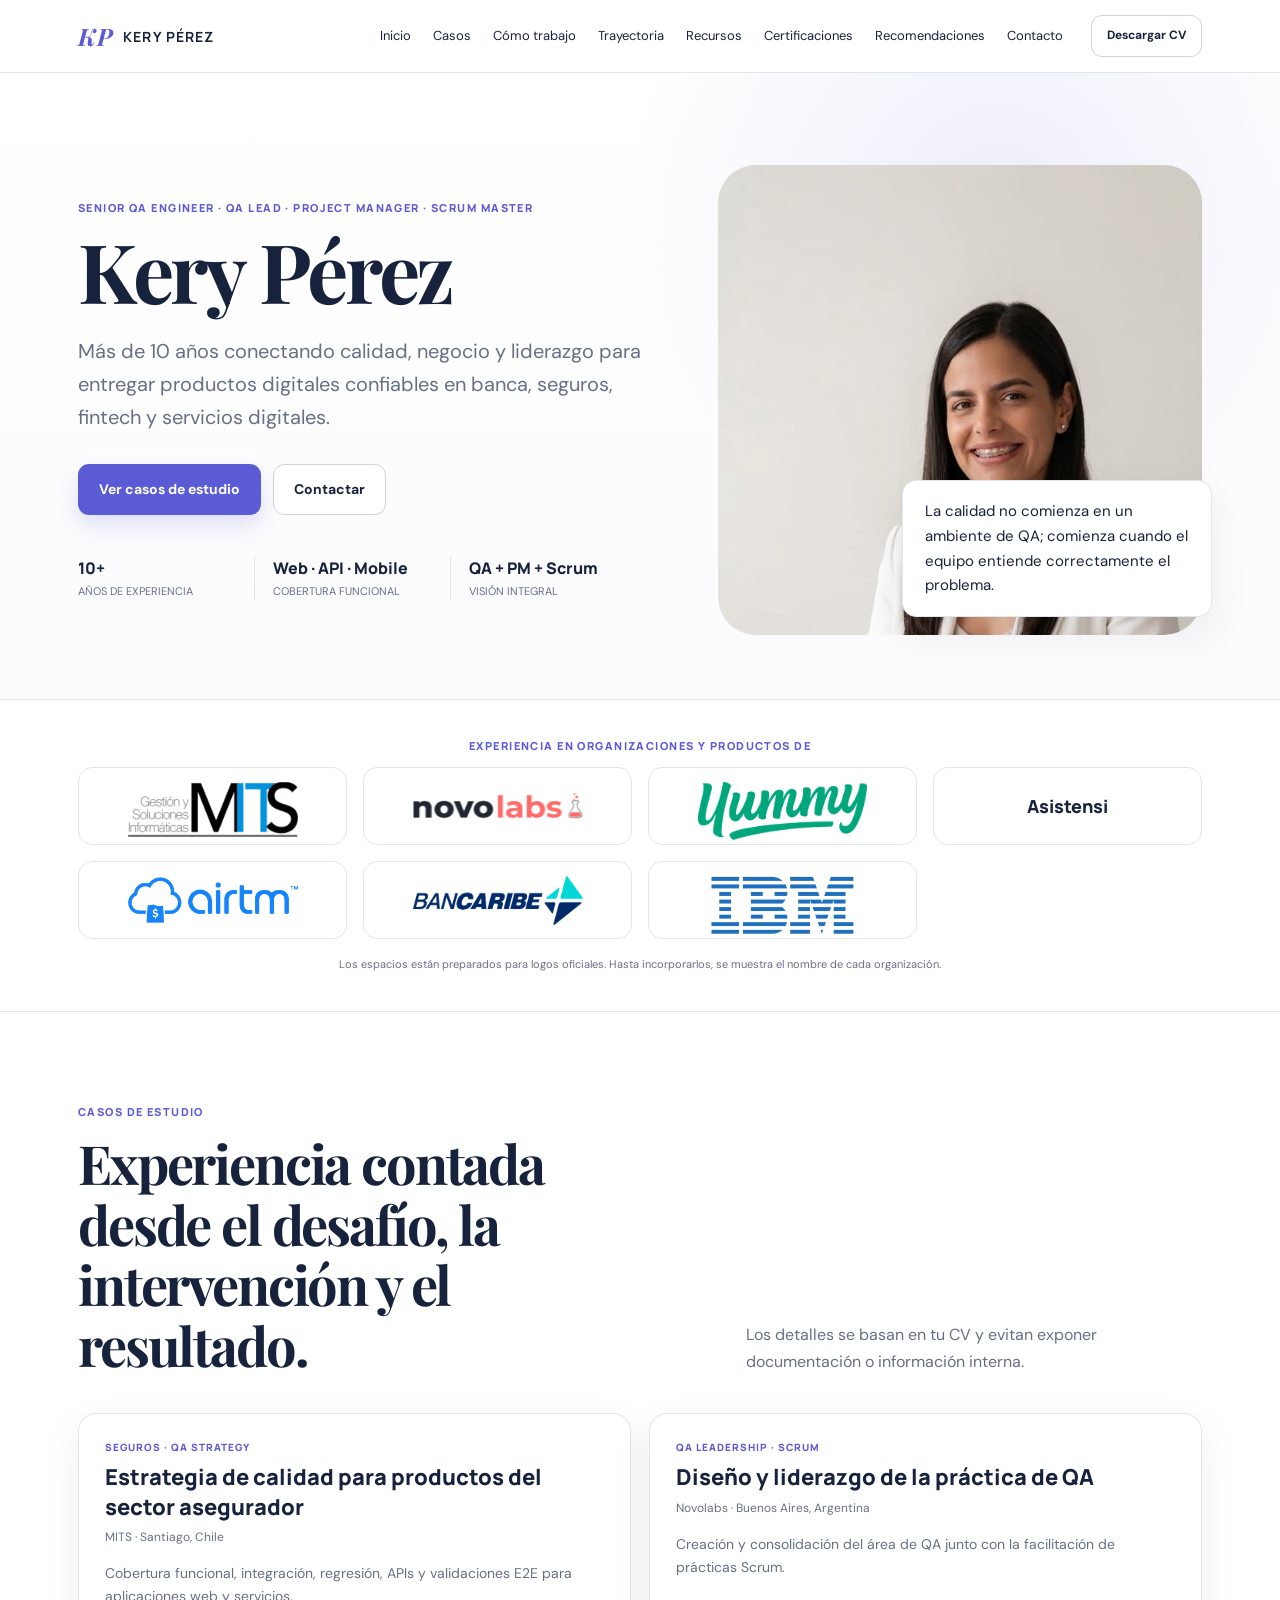
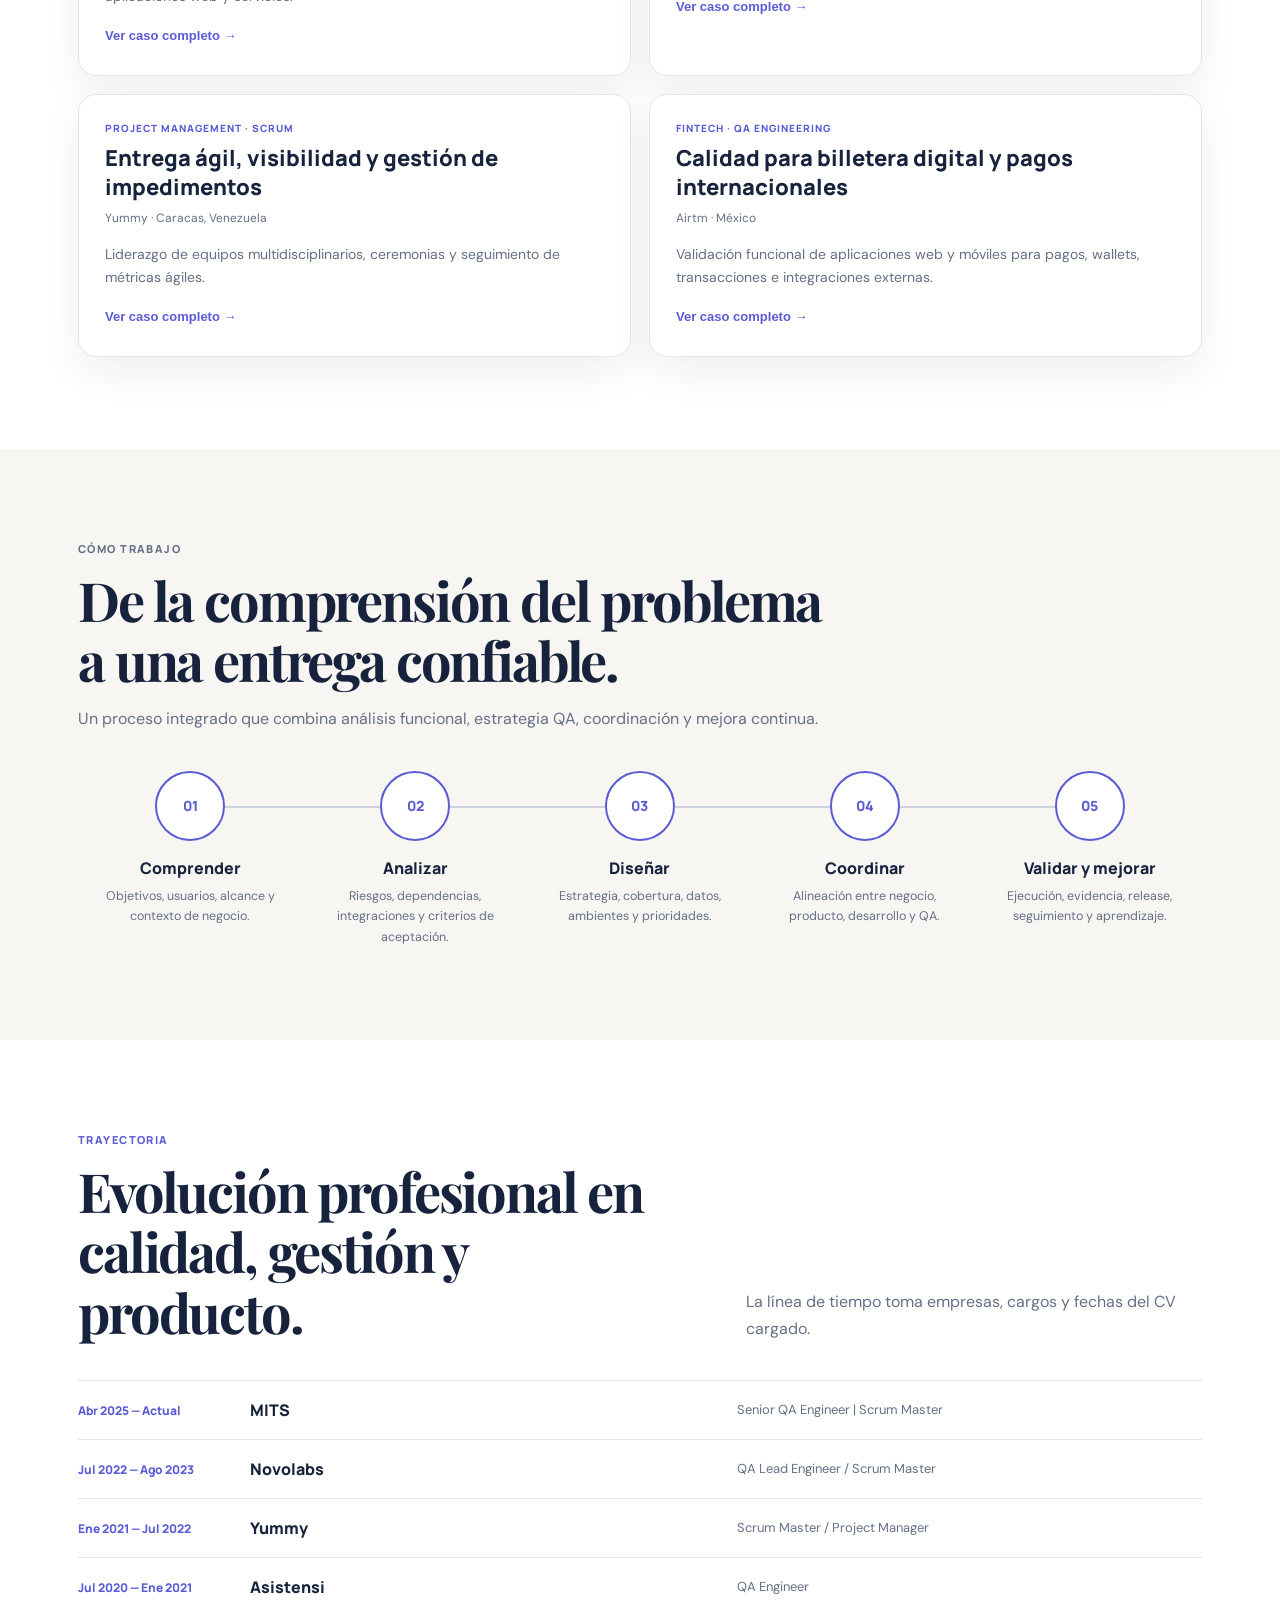
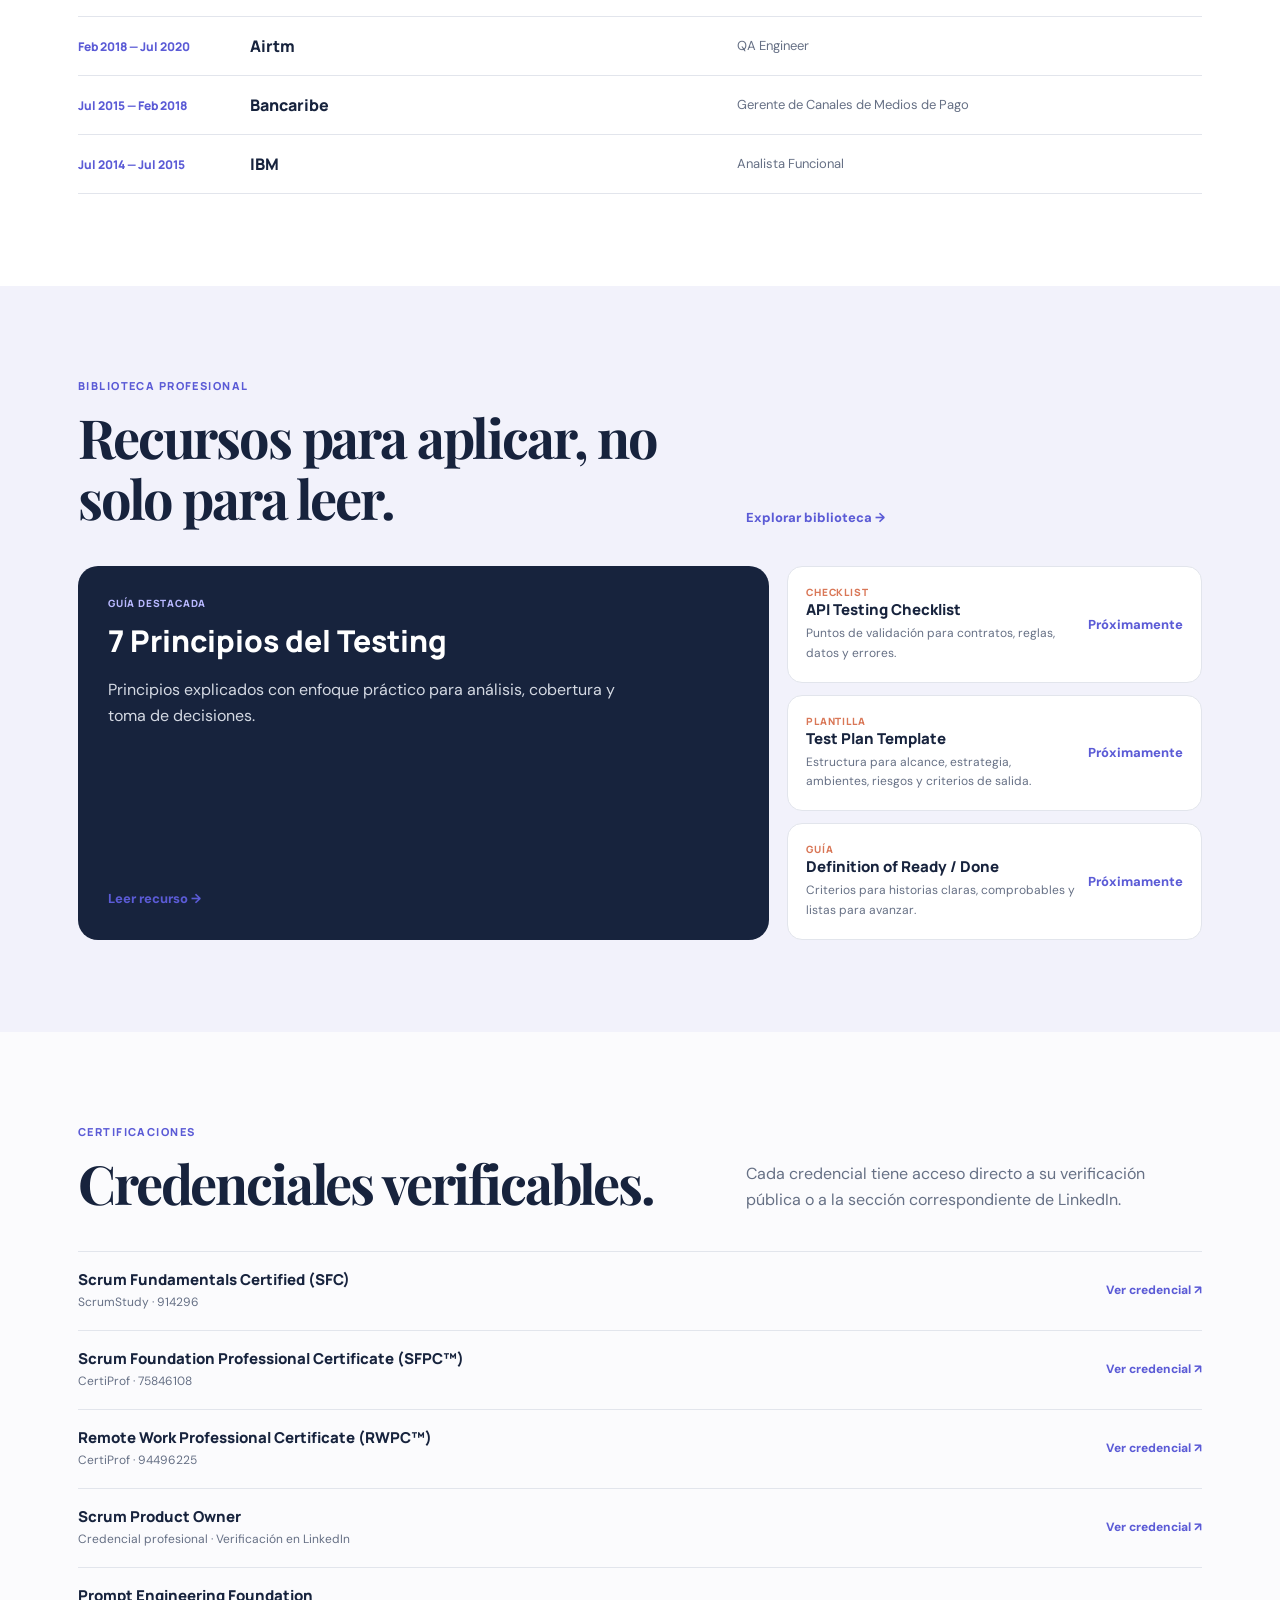
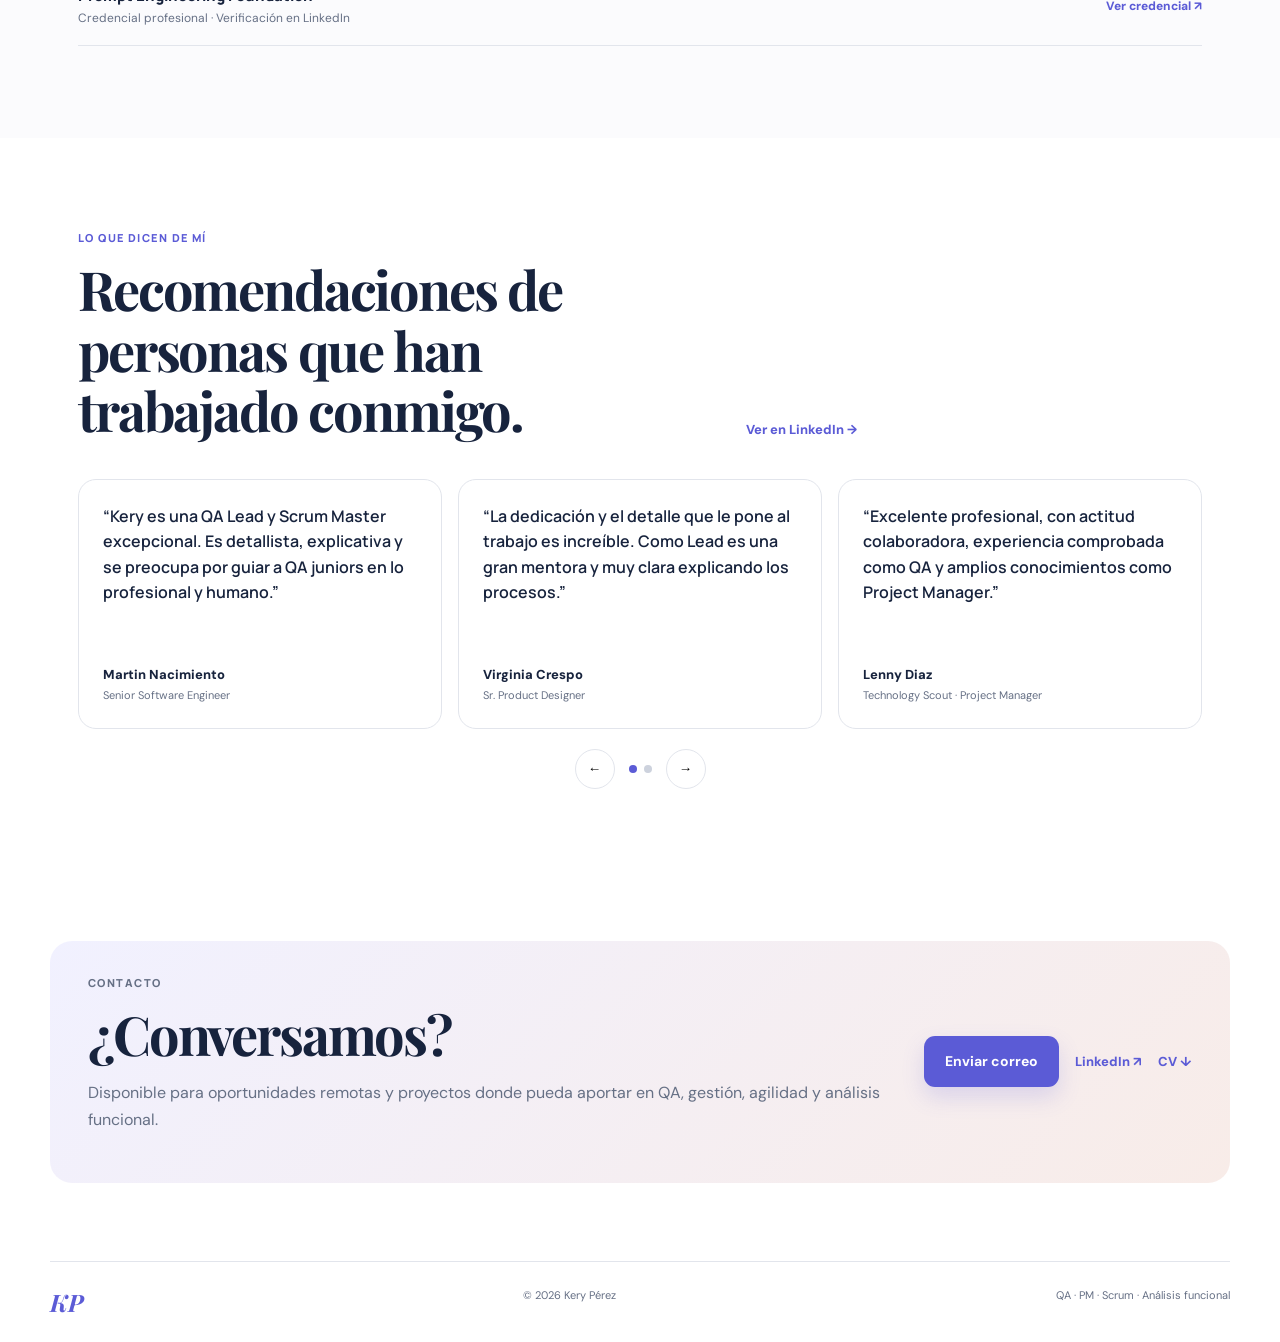
==== portfolio2026/index.html @ 93e3653c "cambio de URL" ====
<!DOCTYPE html>
<html lang="es">
<head>
  <meta charset="UTF-8">
  <meta name="viewport" content="width=device-width, initial-scale=1.0">
  <title>Kery Pérez — QA Leadership · Project Management · Scrum</title>
  <meta name="description" content="Portafolio profesional de Kery Pérez: QA Leadership, Project Management, Scrum y análisis funcional para banca, seguros y fintech.">
  <link rel="preconnect" href="https://fonts.googleapis.com">
  <link rel="preconnect" href="https://fonts.gstatic.com" crossorigin>
  <link href="https://fonts.googleapis.com/css2?family=DM+Sans:wght@400;500;600;700&family=Manrope:wght@500;600;700;800&family=Playfair+Display:wght@600;700&display=swap" rel="stylesheet">
  <link rel="stylesheet" href="assets/css/styles.css">
</head>
<body>
<header class="site-header">
  <div class="wrap nav">
    <a class="brand" href="#inicio"><span class="brand-mark">KP</span><span>Kery Pérez</span></a>
    <button class="nav-toggle" id="navToggle" aria-label="Abrir menú">☰</button>
    <nav class="nav-links" id="navLinks">
      <a href="#inicio">Inicio</a><a href="#casos">Casos</a><a href="#metodo">Cómo trabajo</a><a href="#trayectoria">Trayectoria</a><a href="#recursos">Recursos</a><a href="#certificaciones">Certificaciones</a><a href="#recomendaciones">Recomendaciones</a><a href="#contacto">Contacto</a>
    </nav>
    <a class="btn btn-outline nav-cv" href="assets/docs/CV_Kery_Perez_2026.pdf" download>Descargar CV</a>
  </div>
</header>

<main>
<section class="hero" id="inicio">
  <div class="wrap hero-grid">
    <div>
      <p class="eyebrow">Senior QA Engineer · QA Lead · Project Manager · Scrum Master</p>
      <h1>Kery Pérez</h1>
      <p class="hero-lede">Más de 10 años conectando calidad, negocio y liderazgo para entregar productos digitales confiables en banca, seguros, fintech y servicios digitales.</p>
      <div class="hero-actions"><a class="btn btn-primary" href="#casos">Ver casos de estudio</a><a class="btn btn-secondary" href="#contacto">Contactar</a></div>
      <div class="stats"><div><strong>10+</strong><span>Años de experiencia</span></div><div><strong>Web · API · Mobile</strong><span>Cobertura funcional</span></div><div><strong>QA + PM + Scrum</strong><span>Visión integral</span></div></div>
    </div>
    <aside class="hero-card">
      <div class="portrait-frame">
        <img src="assets/images/foto-kery.jpg" alt="Kery Pérez" onerror="this.hidden=true;this.nextElementSibling.hidden=false">
        <div class="portrait-placeholder" hidden><strong>Tu foto profesional</strong><span>assets/images/foto-kery.jpg</span></div>
      </div>
      <blockquote>La calidad no comienza en un ambiente de QA; comienza cuando el equipo entiende correctamente el problema.</blockquote>
    </aside>
  </div>
</section>

<section class="company-section">
  <div class="wrap">
    <p class="section-label center">Experiencia en organizaciones y productos de</p>
    <div class="company-grid" id="companyGrid"></div>
    <p class="logo-note">Los espacios están preparados para logos oficiales. Hasta incorporarlos, se muestra el nombre de cada organización.</p>
  </div>
</section>

<section class="section" id="casos">
  <div class="wrap">
    <div class="section-head split"><div><p class="section-label">Casos de estudio</p><h2>Experiencia contada desde el desafío, la intervención y el resultado.</h2></div><p>Los detalles se basan en tu CV y evitan exponer documentación o información interna.</p></div>
    <div class="case-grid" id="caseGrid"></div>
  </div>
</section>

<section class="section method-section" id="metodo">
  <div class="wrap">
    <div class="section-head"><p class="section-label">Cómo trabajo</p><h2>De la comprensión del problema a una entrega confiable.</h2><p>Un proceso integrado que combina análisis funcional, estrategia QA, coordinación y mejora continua.</p></div>
    <div class="method-flow" id="methodFlow"></div>
  </div>
</section>

<section class="section" id="trayectoria">
  <div class="wrap">
    <div class="section-head split"><div><p class="section-label">Trayectoria</p><h2>Evolución profesional en calidad, gestión y producto.</h2></div><p>La línea de tiempo toma empresas, cargos y fechas del CV cargado.</p></div>
    <div class="timeline" id="timeline"></div>
  </div>
</section>

<section class="section library-section" id="recursos">
  <div class="wrap">
    <div class="section-head split"><div><p class="section-label">Biblioteca profesional</p><h2>Recursos para aplicar, no solo para leer.</h2></div><a class="text-link" href="resources/index.html">Explorar biblioteca →</a></div>
    <div class="library-layout" id="libraryGrid"></div>
  </div>
</section>


<section class="section certification-section" id="certificaciones">
  <div class="wrap">
    <div class="section-head split">
      <div>
        <p class="section-label">Certificaciones</p>
        <h2>Credenciales verificables.</h2>
      </div>
      <p>Cada credencial tiene acceso directo a su verificación pública o a la sección correspondiente de LinkedIn.</p>
    </div>
    <div class="certification-list" id="certificationList"></div>
  </div>
</section>

<section class="section" id="recomendaciones">
  <div class="wrap">
    <div class="section-head split"><div><p class="section-label">Lo que dicen de mí</p><h2>Recomendaciones de personas que han trabajado conmigo.</h2></div><a class="text-link" target="_blank" rel="noopener" href="https://www.linkedin.com/in/kandreinaperez/details/recommendations/">Ver en LinkedIn →</a></div>
    <div class="carousel"><div class="recommendation-track" id="recommendationTrack"></div></div>
    <div class="carousel-controls"><button id="prevRec" aria-label="Anterior">←</button><div id="recDots"></div><button id="nextRec" aria-label="Siguiente">→</button></div>
  </div>
</section>

<section class="contact-section" id="contacto">
  <div class="wrap contact-card"><div><p class="section-label">Contacto</p><h2>¿Conversamos?</h2><p>Disponible para oportunidades remotas y proyectos donde pueda aportar en QA, gestión, agilidad y análisis funcional.</p></div><div class="contact-actions"><a class="btn btn-primary" href="mailto:kery.aph@gmail.com">Enviar correo</a><a class="text-link" target="_blank" rel="noopener" href="https://www.linkedin.com/in/kandreinaperez/">LinkedIn ↗</a><a class="text-link" href="assets/docs/CV_Kery_Perez_2026.pdf" download>CV ↓</a></div></div>
</section>
</main>

<footer><div class="wrap footer-inner"><span class="brand-mark">KP</span><span>© 2026 Kery Pérez</span><span>QA · PM · Scrum · Análisis funcional</span></div></footer>
<script src="assets/js/data.js"></script><script src="assets/js/app.js"></script>
</body></html>
---- portfolio2026/assets/css/styles.css ----
:root{--bg:#fff;--paper:#f7f6f3;--paper2:#f2f2fb;--text:#17233d;--muted:#667085;--line:#e2e5ec;--accent:#5b5bd6;--accent2:#d97757;--accentSoft:#ececff;--navy:#17233d;--shadow:0 14px 40px rgba(23,35,61,.07);--radius:20px;--display:'Playfair Display',serif;--heading:'Manrope',sans-serif;--body:'DM Sans',sans-serif;--container:1180px}*{box-sizing:border-box}html{scroll-behavior:smooth}body{margin:0;color:var(--text);background:var(--bg);font-family:var(--body);line-height:1.65}a{text-decoration:none;color:inherit}.wrap{max-width:var(--container);margin:auto;padding:0 28px}.section{padding:92px 0}.site-header{position:sticky;top:0;z-index:30;background:rgba(255,255,255,.93);backdrop-filter:blur(14px);border-bottom:1px solid var(--line)}.nav{height:72px;display:flex;align-items:center;gap:28px}.brand{display:flex;align-items:center;gap:10px;font:700 14px var(--heading);text-transform:uppercase;letter-spacing:.08em}.brand-mark{font:700 24px var(--display);font-style:italic;color:var(--accent)}.nav-links{margin-left:auto;display:flex;gap:22px}.nav-links a{font-size:13px}.nav-links a:hover{color:var(--accent)}.nav-toggle{display:none;border:0;background:none;font-size:22px}.btn{display:inline-flex;align-items:center;justify-content:center;padding:13px 20px;border-radius:11px;border:1px solid transparent;font-weight:700;font-size:14px}.btn-primary{background:var(--accent);color:white;box-shadow:0 10px 22px rgba(91,91,214,.18)}.btn-secondary,.btn-outline{background:white;border-color:#cfd3df}.nav-cv{padding:10px 15px;font-size:12px}.hero{padding:92px 0 64px;background:radial-gradient(circle at 78% 20%,rgba(91,91,214,.10),transparent 33%),linear-gradient(180deg,#fff,#fbfbfd)}.hero-grid{display:grid;grid-template-columns:1.08fr .92fr;gap:72px;align-items:center}.eyebrow,.section-label{color:var(--accent);font:800 11px var(--heading);letter-spacing:.13em;text-transform:uppercase;margin:0 0 14px}.center{text-align:center}.hero h1,.section-head h2,.contact-card h2{font:700 clamp(48px,7vw,82px)/1 var(--display);letter-spacing:-.04em;margin:0}.section-head h2,.contact-card h2{font-size:clamp(34px,4.8vw,54px);line-height:1.12}.hero-lede{font-size:20px;color:var(--muted);max-width:650px;margin:24px 0 0}.hero-actions{display:flex;gap:12px;margin-top:30px}.stats{display:grid;grid-template-columns:repeat(3,1fr);gap:18px;margin-top:42px}.stats div{border-right:1px solid var(--line);padding-right:14px}.stats div:last-child{border:0}.stats strong{display:block;font:800 16px var(--heading)}.stats span{display:block;color:var(--muted);font-size:11px;text-transform:uppercase;margin-top:3px}.hero-card{position:relative}.portrait-frame{height:470px;border-radius:38px;background:linear-gradient(145deg,#ececff,#f5e8e3);overflow:hidden;display:grid;place-items:center}.portrait-frame img{width:100%;height:100%;object-fit:cover}.portrait-placeholder{text-align:center}.portrait-placeholder span{display:block;color:var(--muted);font-size:12px;margin-top:6px}.hero-card blockquote{position:absolute;right:-10px;bottom:18px;background:white;border:1px solid var(--line);box-shadow:var(--shadow);border-radius:14px;padding:18px 22px;max-width:310px;margin:0;font-size:15px}.company-section{padding:38px 0;border-top:1px solid var(--line);border-bottom:1px solid var(--line)}.company-grid{display:grid;grid-template-columns:repeat(4,1fr);gap:16px}.company{height:78px;border:1px solid var(--line);border-radius:14px;background:white;display:grid;place-items:center;padding:10px}.company img{max-width:120px;max-height:42px}.company-fallback{font:800 18px var(--heading);color:var(--navy)}.logo-note{text-align:center;color:var(--muted);font-size:11px;margin:16px 0 0}.section-head{max-width:760px;margin-bottom:38px}.section-head>p{color:var(--muted)}.section-head.split{max-width:none;display:grid;grid-template-columns:1fr .75fr;gap:60px;align-items:end}.section-head.split>p{margin:0}.case-grid{display:grid;grid-template-columns:repeat(2,1fr);gap:18px}.case-card{border:1px solid var(--line);border-radius:18px;background:white;box-shadow:var(--shadow);overflow:hidden}.case-summary{padding:26px}.case-kicker{font:800 10px var(--heading);letter-spacing:.1em;text-transform:uppercase;color:var(--accent)}.case-card h3{font:800 22px/1.35 var(--heading);margin:9px 0 0}.case-client{font-size:12px;color:var(--muted);margin-top:6px}.case-summary p{color:var(--muted);font-size:14px}.case-toggle{border:0;background:none;padding:0;color:var(--accent);font-weight:800;font-size:13px}.case-detail{display:none;padding:0 26px 26px;border-top:1px solid var(--line)}.case-detail.open{display:grid;grid-template-columns:repeat(2,1fr);gap:18px;padding-top:22px}.detail-block h4{font:800 10px var(--heading);text-transform:uppercase;letter-spacing:.08em;color:var(--accent2);margin:0 0 6px}.detail-block p{margin:0;font-size:13.5px}.detail-result{grid-column:1/-1;background:var(--paper2);padding:16px;border-radius:12px;font-size:13.5px}.method-section{background:var(--paper)}.method-flow{display:grid;grid-template-columns:repeat(5,1fr);gap:0;position:relative}.method-flow:before{content:'';position:absolute;left:8%;right:8%;top:35px;height:2px;background:#cfd3df}.method-step{position:relative;text-align:center;padding:0 14px}.method-node{width:70px;height:70px;border-radius:50%;margin:0 auto;background:white;border:2px solid var(--accent);display:grid;place-items:center;position:relative;z-index:1;font:800 14px var(--heading);color:var(--accent)}.method-step h3{font:800 16px var(--heading);margin:16px 0 0}.method-step p{font-size:12.5px;color:var(--muted);margin:7px 0 0}.timeline{display:grid;gap:0;border-top:1px solid var(--line)}.timeline-item{display:grid;grid-template-columns:150px 1fr 1fr;gap:22px;padding:18px 0;border-bottom:1px solid var(--line);align-items:center}.timeline-item .period{font:800 12px var(--heading);color:var(--accent)}.timeline-item h3{font:800 16px var(--heading);margin:0}.timeline-item p{color:var(--muted);font-size:13px;margin:0}.library-section{background:var(--paper2)}.library-layout{display:grid;grid-template-columns:1.25fr .75fr;gap:18px}.resource-feature{background:var(--navy);color:white;border-radius:20px;padding:30px;min-height:300px;display:flex;flex-direction:column;justify-content:space-between}.resource-feature .resource-type{color:#b8b8ff}.resource-feature h3{font:800 30px var(--heading);margin:10px 0}.resource-feature p{color:#d4d9e3;max-width:520px}.resource-list{display:grid;gap:12px}.resource-row{background:white;border:1px solid var(--line);border-radius:15px;padding:18px;display:grid;grid-template-columns:1fr auto;gap:12px;align-items:center}.resource-row h3{font:800 15px var(--heading);margin:0}.resource-row p{font-size:12px;color:var(--muted);margin:4px 0 0}.resource-type{font:800 10px var(--heading);text-transform:uppercase;letter-spacing:.08em;color:var(--accent2)}.text-link{color:var(--accent);font-weight:800;font-size:13px}.carousel{overflow:hidden}.recommendation-track{display:flex;transition:transform .4s ease}.recommendation-page{min-width:100%;display:grid;grid-template-columns:repeat(3,1fr);gap:16px}.recommendation{border:1px solid var(--line);border-radius:18px;padding:24px;background:white;min-height:250px;display:flex;flex-direction:column;justify-content:space-between}.recommendation blockquote{font:600 16px/1.6 var(--heading);margin:0}.recommendation .name{font-weight:800;font-size:13px}.recommendation .role{font-size:11px;color:var(--muted)}.carousel-controls{display:flex;justify-content:center;align-items:center;gap:14px;margin-top:20px}.carousel-controls button{width:40px;height:40px;border-radius:50%;border:1px solid var(--line);background:white}.carousel-controls #recDots{display:flex;gap:7px}.dot{width:8px;height:8px;border-radius:50%;background:#cdd2dd}.dot.active{background:var(--accent)}.contact-section{padding:60px 0 78px}.contact-card{background:linear-gradient(135deg,#f1f1ff,#f8ece8);border-radius:22px;padding:34px 38px;display:grid;grid-template-columns:1fr auto;gap:30px;align-items:center}.contact-card p{color:var(--muted)}.contact-actions{display:flex;gap:16px;align-items:center}.footer-inner{border-top:1px solid var(--line);padding:24px 0;display:flex;justify-content:space-between;gap:16px;color:var(--muted);font-size:11px}@media(max-width:900px){.nav-links{display:none;position:absolute;top:72px;left:0;right:0;background:white;padding:18px 28px;border-bottom:1px solid var(--line);flex-direction:column}.nav-links.open{display:flex}.nav-toggle{display:block;margin-left:auto}.nav-cv{display:none}.hero-grid,.section-head.split,.library-layout,.contact-card{grid-template-columns:1fr}.company-grid{grid-template-columns:repeat(2,1fr)}.method-flow{grid-template-columns:repeat(2,1fr);gap:24px}.method-flow:before{display:none}.recommendation-page{grid-template-columns:1fr}.timeline-item{grid-template-columns:1fr}.case-grid{grid-template-columns:1fr}}@media(max-width:600px){.wrap{padding:0 20px}.section{padding:70px 0}.stats{grid-template-columns:1fr}.hero-actions,.contact-actions{flex-wrap:wrap}.portrait-frame{height:390px}.company-grid{grid-template-columns:1fr}.case-detail.open{grid-template-columns:1fr}.detail-result{grid-column:auto}}

.company img{width:100%;max-width:150px;max-height:52px;object-fit:contain}
.portrait-frame img{object-position:center 20%}
.certification-section{background:#fbfbfd}
.certification-list{border-top:1px solid var(--line)}
.certification-row{display:grid;grid-template-columns:1fr auto;gap:24px;align-items:center;padding:17px 0;border-bottom:1px solid var(--line);transition:.2s ease}
.certification-row:hover{padding-left:8px;color:var(--accent)}
.certification-title{font:800 15px var(--heading);color:var(--text)}
.certification-meta{margin-top:3px;color:var(--muted);font-size:12px}
.certification-action{color:var(--accent);font-weight:800;font-size:12px;white-space:nowrap}
@media(max-width:600px){.certification-row{grid-template-columns:1fr;gap:7px}}

/* Ajustes de fotografía y logos - versión final */
.portrait-frame{
  background:#f7f7fb;
}
.portrait-frame img{
  object-fit:cover;
  object-position:center 16%;
  filter:none;
}
.company{
  padding:14px;
}
.company img{
  width:100%;
  max-width:170px;
  max-height:58px;
  object-fit:contain;
}
@media(max-width:600px){
  .portrait-frame img{object-position:center 12%}
}
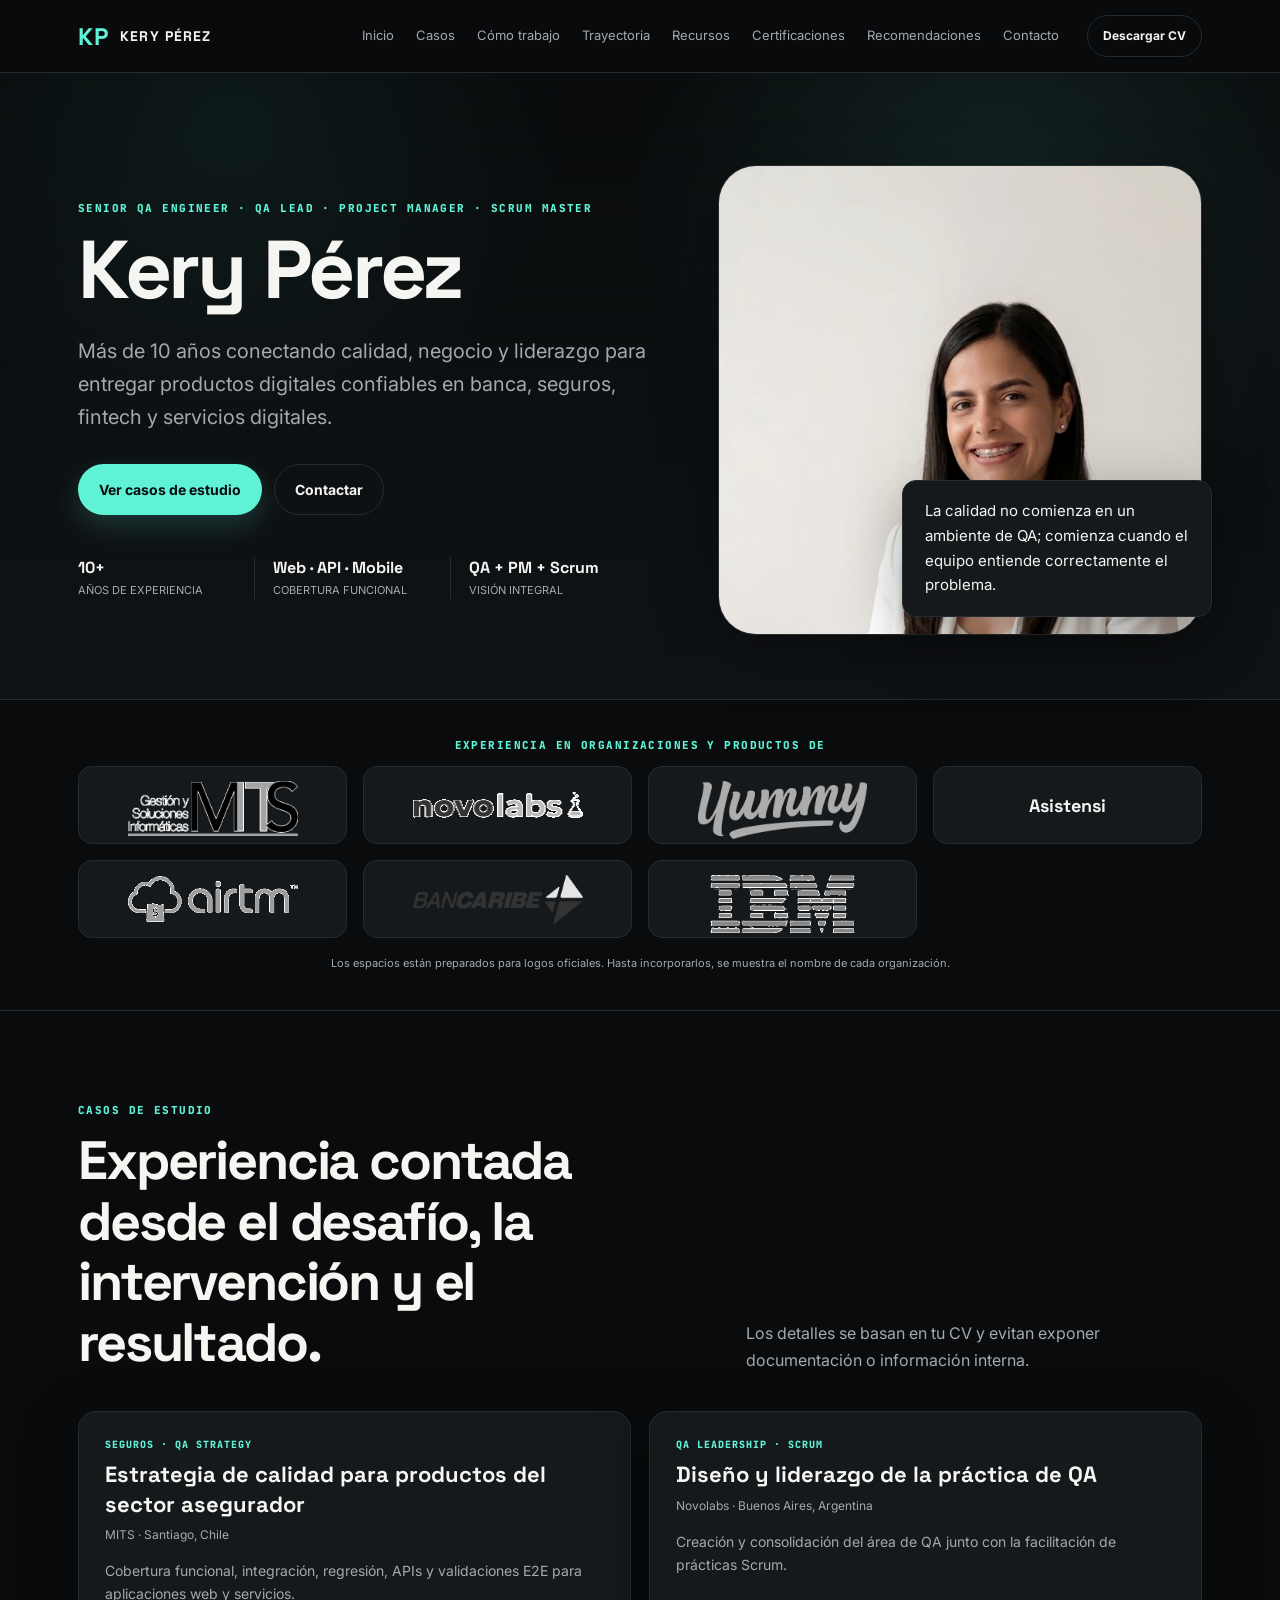
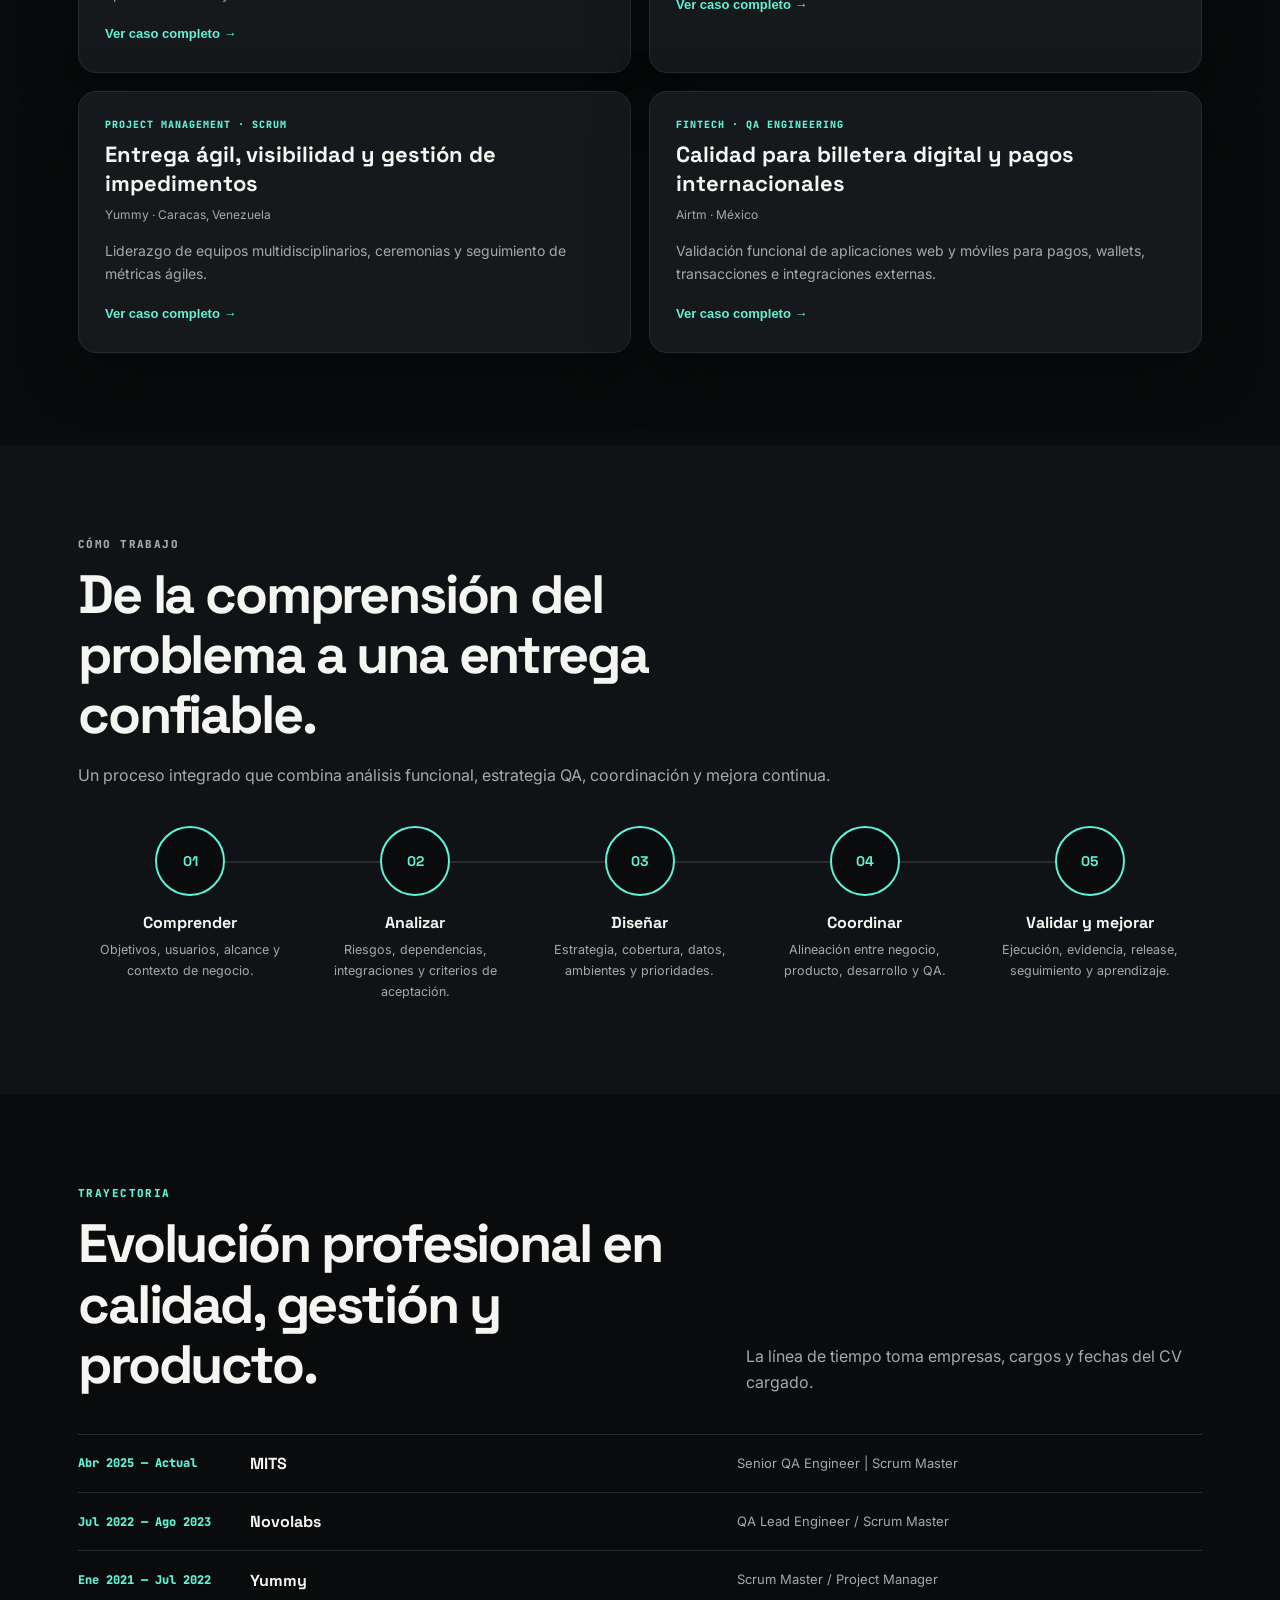
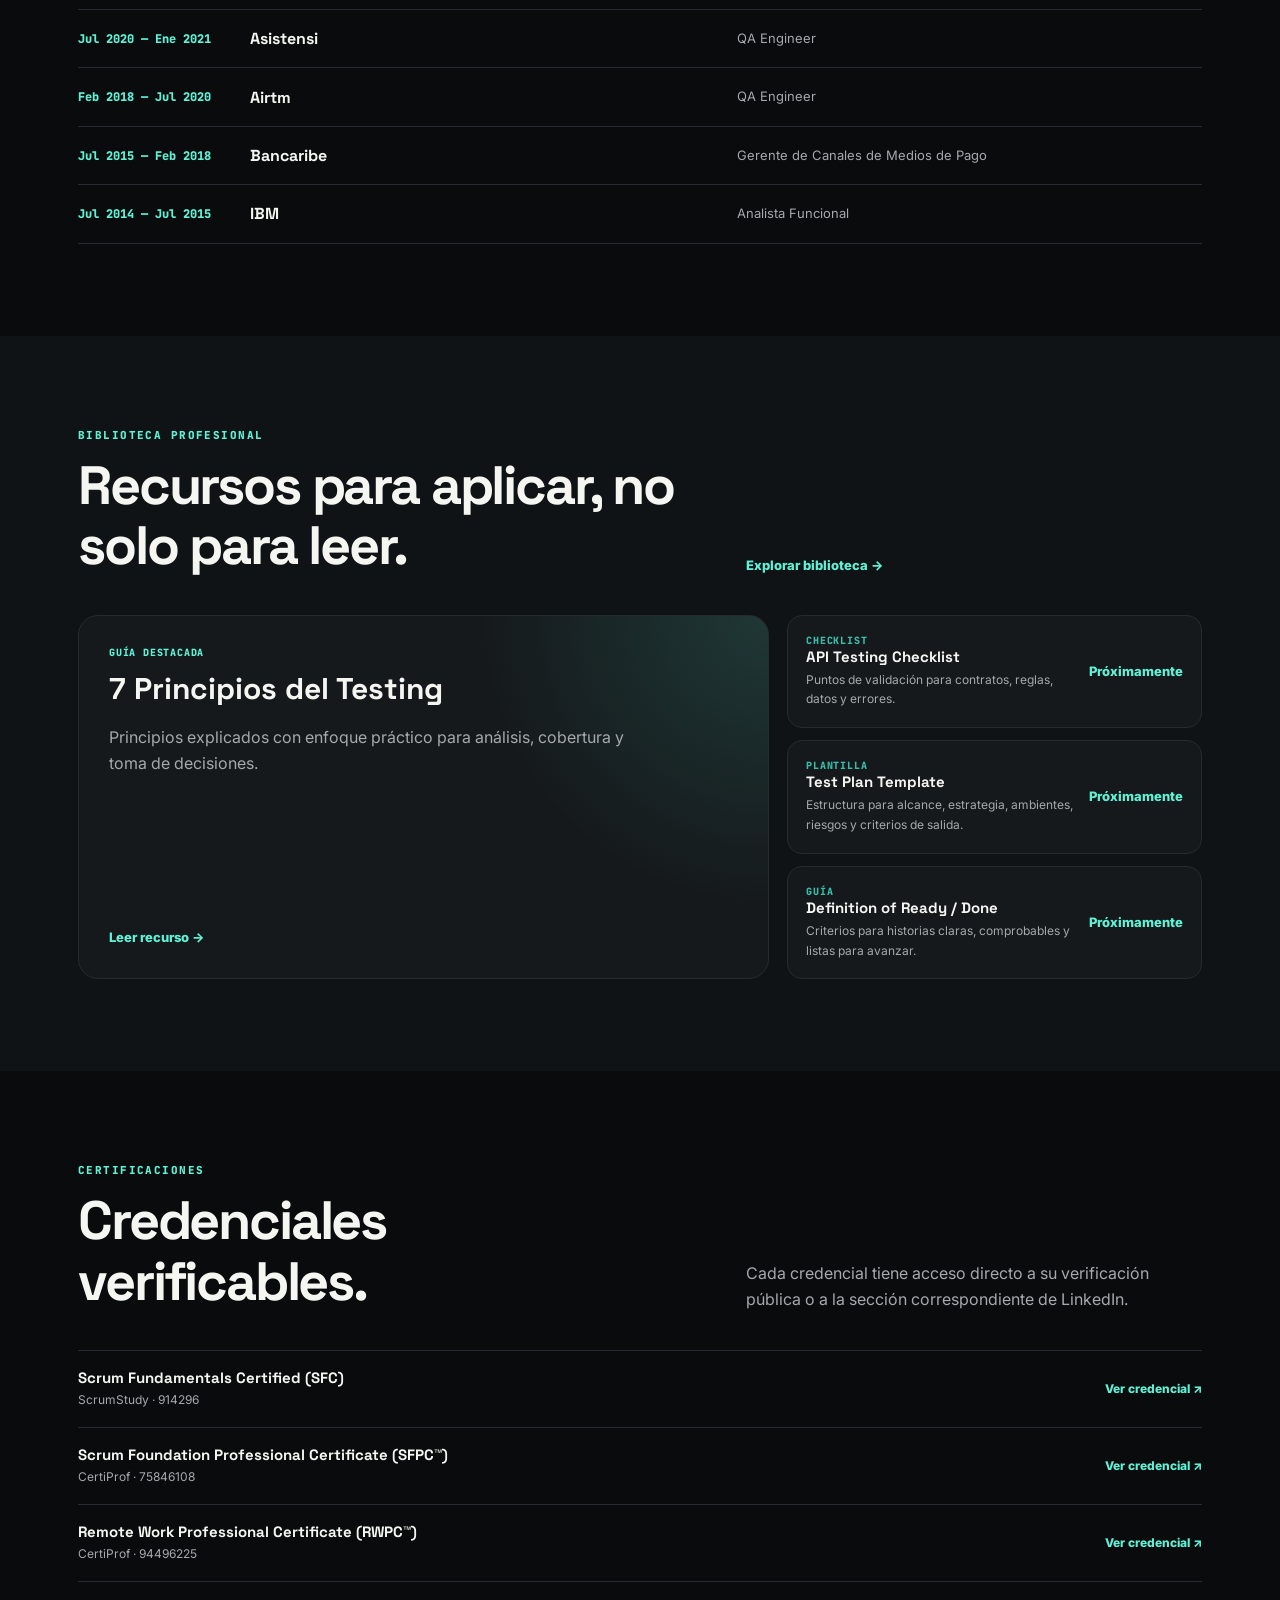
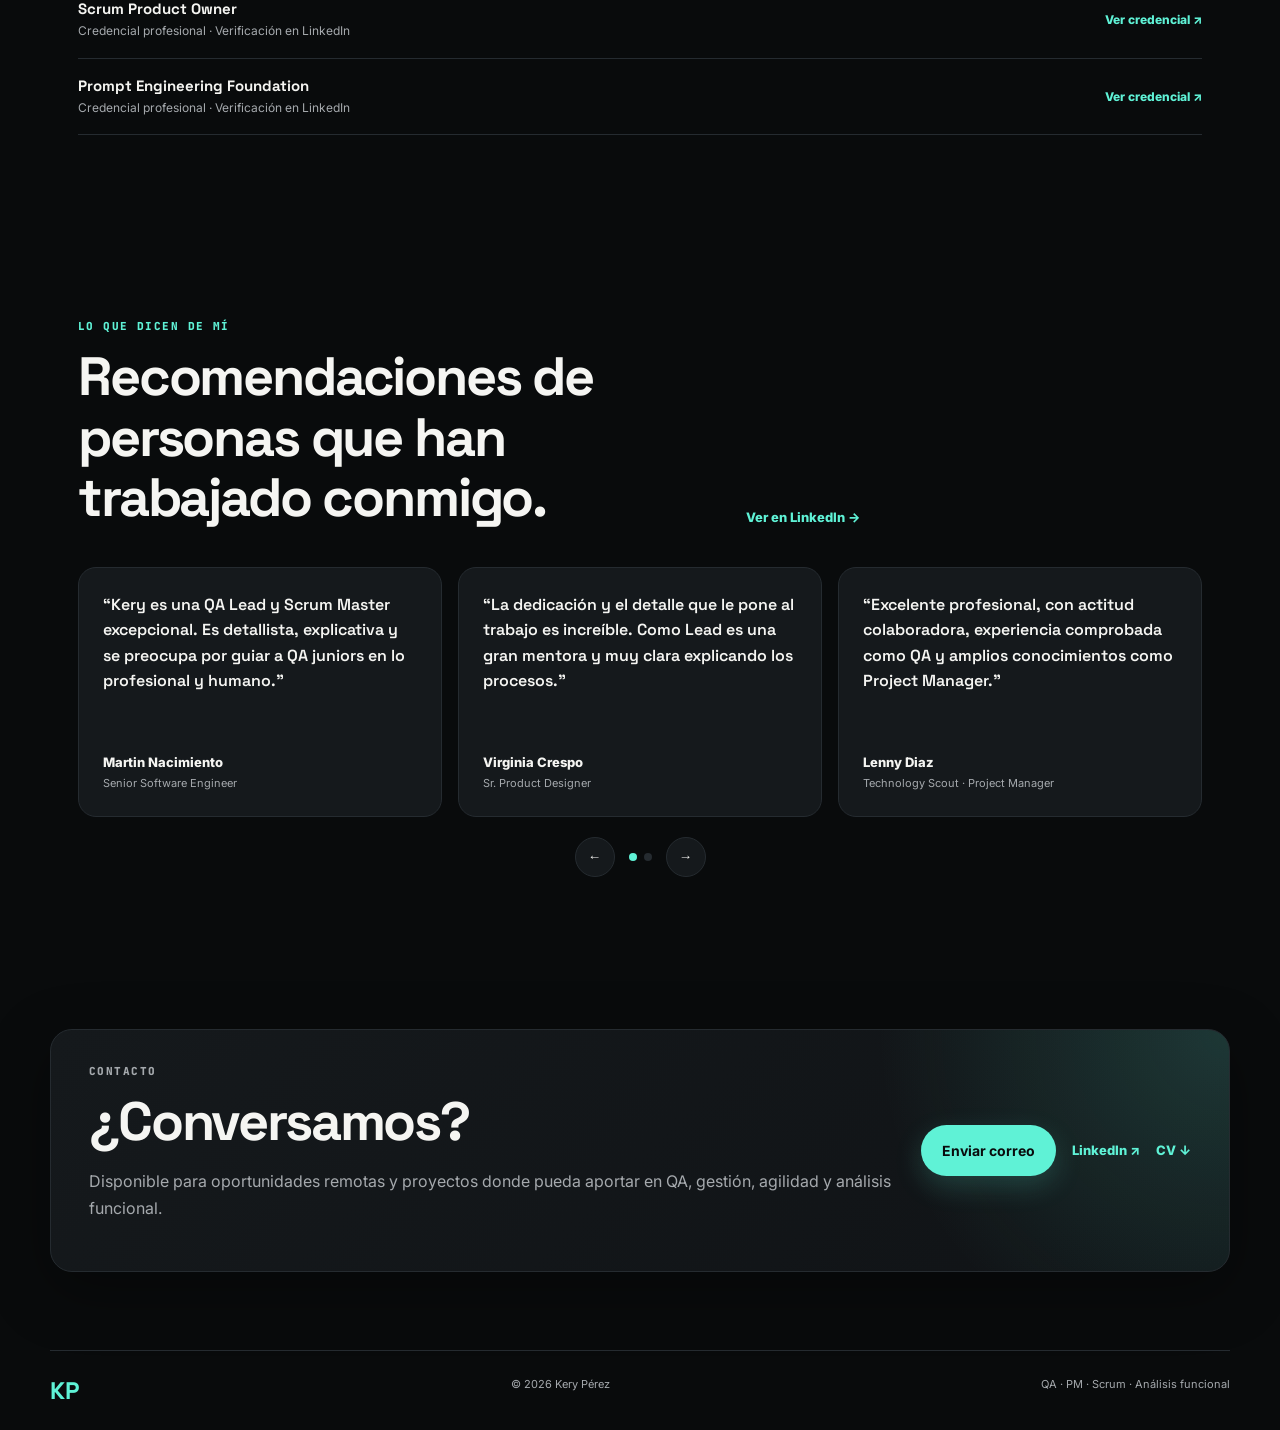
==== commit 5a17c14c: "camnbios de stile" ====
--- a/portfolio2026/index.html
+++ b/portfolio2026/index.html
@@ -7,7 +7,7 @@
   <meta name="description" content="Portafolio profesional de Kery Pérez: QA Leadership, Project Management, Scrum y análisis funcional para banca, seguros y fintech.">
   <link rel="preconnect" href="https://fonts.googleapis.com">
   <link rel="preconnect" href="https://fonts.gstatic.com" crossorigin>
-  <link href="https://fonts.googleapis.com/css2?family=DM+Sans:wght@400;500;600;700&family=Manrope:wght@500;600;700;800&family=Playfair+Display:wght@600;700&display=swap" rel="stylesheet">
+ <link href="https://fonts.googleapis.com/css2?family=Inter:wght@400;500;600;700&family=JetBrains+Mono:wght@500;600;700&family=Space+Grotesk:wght@500;600;700&display=swap" rel="stylesheet">
   <link rel="stylesheet" href="assets/css/styles.css">
 </head>
 <body>
@@ -107,4 +107,4 @@
 
 <footer><div class="wrap footer-inner"><span class="brand-mark">KP</span><span>© 2026 Kery Pérez</span><span>QA · PM · Scrum · Análisis funcional</span></div></footer>
 <script src="assets/js/data.js"></script><script src="assets/js/app.js"></script>
-</body></html>+</body></html>
--- a/portfolio2026/assets/css/styles.css
+++ b/portfolio2026/assets/css/styles.css
@@ -1,34 +1,889 @@
-:root{--bg:#fff;--paper:#f7f6f3;--paper2:#f2f2fb;--text:#17233d;--muted:#667085;--line:#e2e5ec;--accent:#5b5bd6;--accent2:#d97757;--accentSoft:#ececff;--navy:#17233d;--shadow:0 14px 40px rgba(23,35,61,.07);--radius:20px;--display:'Playfair Display',serif;--heading:'Manrope',sans-serif;--body:'DM Sans',sans-serif;--container:1180px}*{box-sizing:border-box}html{scroll-behavior:smooth}body{margin:0;color:var(--text);background:var(--bg);font-family:var(--body);line-height:1.65}a{text-decoration:none;color:inherit}.wrap{max-width:var(--container);margin:auto;padding:0 28px}.section{padding:92px 0}.site-header{position:sticky;top:0;z-index:30;background:rgba(255,255,255,.93);backdrop-filter:blur(14px);border-bottom:1px solid var(--line)}.nav{height:72px;display:flex;align-items:center;gap:28px}.brand{display:flex;align-items:center;gap:10px;font:700 14px var(--heading);text-transform:uppercase;letter-spacing:.08em}.brand-mark{font:700 24px var(--display);font-style:italic;color:var(--accent)}.nav-links{margin-left:auto;display:flex;gap:22px}.nav-links a{font-size:13px}.nav-links a:hover{color:var(--accent)}.nav-toggle{display:none;border:0;background:none;font-size:22px}.btn{display:inline-flex;align-items:center;justify-content:center;padding:13px 20px;border-radius:11px;border:1px solid transparent;font-weight:700;font-size:14px}.btn-primary{background:var(--accent);color:white;box-shadow:0 10px 22px rgba(91,91,214,.18)}.btn-secondary,.btn-outline{background:white;border-color:#cfd3df}.nav-cv{padding:10px 15px;font-size:12px}.hero{padding:92px 0 64px;background:radial-gradient(circle at 78% 20%,rgba(91,91,214,.10),transparent 33%),linear-gradient(180deg,#fff,#fbfbfd)}.hero-grid{display:grid;grid-template-columns:1.08fr .92fr;gap:72px;align-items:center}.eyebrow,.section-label{color:var(--accent);font:800 11px var(--heading);letter-spacing:.13em;text-transform:uppercase;margin:0 0 14px}.center{text-align:center}.hero h1,.section-head h2,.contact-card h2{font:700 clamp(48px,7vw,82px)/1 var(--display);letter-spacing:-.04em;margin:0}.section-head h2,.contact-card h2{font-size:clamp(34px,4.8vw,54px);line-height:1.12}.hero-lede{font-size:20px;color:var(--muted);max-width:650px;margin:24px 0 0}.hero-actions{display:flex;gap:12px;margin-top:30px}.stats{display:grid;grid-template-columns:repeat(3,1fr);gap:18px;margin-top:42px}.stats div{border-right:1px solid var(--line);padding-right:14px}.stats div:last-child{border:0}.stats strong{display:block;font:800 16px var(--heading)}.stats span{display:block;color:var(--muted);font-size:11px;text-transform:uppercase;margin-top:3px}.hero-card{position:relative}.portrait-frame{height:470px;border-radius:38px;background:linear-gradient(145deg,#ececff,#f5e8e3);overflow:hidden;display:grid;place-items:center}.portrait-frame img{width:100%;height:100%;object-fit:cover}.portrait-placeholder{text-align:center}.portrait-placeholder span{display:block;color:var(--muted);font-size:12px;margin-top:6px}.hero-card blockquote{position:absolute;right:-10px;bottom:18px;background:white;border:1px solid var(--line);box-shadow:var(--shadow);border-radius:14px;padding:18px 22px;max-width:310px;margin:0;font-size:15px}.company-section{padding:38px 0;border-top:1px solid var(--line);border-bottom:1px solid var(--line)}.company-grid{display:grid;grid-template-columns:repeat(4,1fr);gap:16px}.company{height:78px;border:1px solid var(--line);border-radius:14px;background:white;display:grid;place-items:center;padding:10px}.company img{max-width:120px;max-height:42px}.company-fallback{font:800 18px var(--heading);color:var(--navy)}.logo-note{text-align:center;color:var(--muted);font-size:11px;margin:16px 0 0}.section-head{max-width:760px;margin-bottom:38px}.section-head>p{color:var(--muted)}.section-head.split{max-width:none;display:grid;grid-template-columns:1fr .75fr;gap:60px;align-items:end}.section-head.split>p{margin:0}.case-grid{display:grid;grid-template-columns:repeat(2,1fr);gap:18px}.case-card{border:1px solid var(--line);border-radius:18px;background:white;box-shadow:var(--shadow);overflow:hidden}.case-summary{padding:26px}.case-kicker{font:800 10px var(--heading);letter-spacing:.1em;text-transform:uppercase;color:var(--accent)}.case-card h3{font:800 22px/1.35 var(--heading);margin:9px 0 0}.case-client{font-size:12px;color:var(--muted);margin-top:6px}.case-summary p{color:var(--muted);font-size:14px}.case-toggle{border:0;background:none;padding:0;color:var(--accent);font-weight:800;font-size:13px}.case-detail{display:none;padding:0 26px 26px;border-top:1px solid var(--line)}.case-detail.open{display:grid;grid-template-columns:repeat(2,1fr);gap:18px;padding-top:22px}.detail-block h4{font:800 10px var(--heading);text-transform:uppercase;letter-spacing:.08em;color:var(--accent2);margin:0 0 6px}.detail-block p{margin:0;font-size:13.5px}.detail-result{grid-column:1/-1;background:var(--paper2);padding:16px;border-radius:12px;font-size:13.5px}.method-section{background:var(--paper)}.method-flow{display:grid;grid-template-columns:repeat(5,1fr);gap:0;position:relative}.method-flow:before{content:'';position:absolute;left:8%;right:8%;top:35px;height:2px;background:#cfd3df}.method-step{position:relative;text-align:center;padding:0 14px}.method-node{width:70px;height:70px;border-radius:50%;margin:0 auto;background:white;border:2px solid var(--accent);display:grid;place-items:center;position:relative;z-index:1;font:800 14px var(--heading);color:var(--accent)}.method-step h3{font:800 16px var(--heading);margin:16px 0 0}.method-step p{font-size:12.5px;color:var(--muted);margin:7px 0 0}.timeline{display:grid;gap:0;border-top:1px solid var(--line)}.timeline-item{display:grid;grid-template-columns:150px 1fr 1fr;gap:22px;padding:18px 0;border-bottom:1px solid var(--line);align-items:center}.timeline-item .period{font:800 12px var(--heading);color:var(--accent)}.timeline-item h3{font:800 16px var(--heading);margin:0}.timeline-item p{color:var(--muted);font-size:13px;margin:0}.library-section{background:var(--paper2)}.library-layout{display:grid;grid-template-columns:1.25fr .75fr;gap:18px}.resource-feature{background:var(--navy);color:white;border-radius:20px;padding:30px;min-height:300px;display:flex;flex-direction:column;justify-content:space-between}.resource-feature .resource-type{color:#b8b8ff}.resource-feature h3{font:800 30px var(--heading);margin:10px 0}.resource-feature p{color:#d4d9e3;max-width:520px}.resource-list{display:grid;gap:12px}.resource-row{background:white;border:1px solid var(--line);border-radius:15px;padding:18px;display:grid;grid-template-columns:1fr auto;gap:12px;align-items:center}.resource-row h3{font:800 15px var(--heading);margin:0}.resource-row p{font-size:12px;color:var(--muted);margin:4px 0 0}.resource-type{font:800 10px var(--heading);text-transform:uppercase;letter-spacing:.08em;color:var(--accent2)}.text-link{color:var(--accent);font-weight:800;font-size:13px}.carousel{overflow:hidden}.recommendation-track{display:flex;transition:transform .4s ease}.recommendation-page{min-width:100%;display:grid;grid-template-columns:repeat(3,1fr);gap:16px}.recommendation{border:1px solid var(--line);border-radius:18px;padding:24px;background:white;min-height:250px;display:flex;flex-direction:column;justify-content:space-between}.recommendation blockquote{font:600 16px/1.6 var(--heading);margin:0}.recommendation .name{font-weight:800;font-size:13px}.recommendation .role{font-size:11px;color:var(--muted)}.carousel-controls{display:flex;justify-content:center;align-items:center;gap:14px;margin-top:20px}.carousel-controls button{width:40px;height:40px;border-radius:50%;border:1px solid var(--line);background:white}.carousel-controls #recDots{display:flex;gap:7px}.dot{width:8px;height:8px;border-radius:50%;background:#cdd2dd}.dot.active{background:var(--accent)}.contact-section{padding:60px 0 78px}.contact-card{background:linear-gradient(135deg,#f1f1ff,#f8ece8);border-radius:22px;padding:34px 38px;display:grid;grid-template-columns:1fr auto;gap:30px;align-items:center}.contact-card p{color:var(--muted)}.contact-actions{display:flex;gap:16px;align-items:center}.footer-inner{border-top:1px solid var(--line);padding:24px 0;display:flex;justify-content:space-between;gap:16px;color:var(--muted);font-size:11px}@media(max-width:900px){.nav-links{display:none;position:absolute;top:72px;left:0;right:0;background:white;padding:18px 28px;border-bottom:1px solid var(--line);flex-direction:column}.nav-links.open{display:flex}.nav-toggle{display:block;margin-left:auto}.nav-cv{display:none}.hero-grid,.section-head.split,.library-layout,.contact-card{grid-template-columns:1fr}.company-grid{grid-template-columns:repeat(2,1fr)}.method-flow{grid-template-columns:repeat(2,1fr);gap:24px}.method-flow:before{display:none}.recommendation-page{grid-template-columns:1fr}.timeline-item{grid-template-columns:1fr}.case-grid{grid-template-columns:1fr}}@media(max-width:600px){.wrap{padding:0 20px}.section{padding:70px 0}.stats{grid-template-columns:1fr}.hero-actions,.contact-actions{flex-wrap:wrap}.portrait-frame{height:390px}.company-grid{grid-template-columns:1fr}.case-detail.open{grid-template-columns:1fr}.detail-result{grid-column:auto}}
-
-.company img{width:100%;max-width:150px;max-height:52px;object-fit:contain}
-.portrait-frame img{object-position:center 20%}
-.certification-section{background:#fbfbfd}
-.certification-list{border-top:1px solid var(--line)}
-.certification-row{display:grid;grid-template-columns:1fr auto;gap:24px;align-items:center;padding:17px 0;border-bottom:1px solid var(--line);transition:.2s ease}
-.certification-row:hover{padding-left:8px;color:var(--accent)}
-.certification-title{font:800 15px var(--heading);color:var(--text)}
-.certification-meta{margin-top:3px;color:var(--muted);font-size:12px}
-.certification-action{color:var(--accent);font-weight:800;font-size:12px;white-space:nowrap}
-@media(max-width:600px){.certification-row{grid-template-columns:1fr;gap:7px}}
-
-/* Ajustes de fotografía y logos - versión final */
-.portrait-frame{
-  background:#f7f7fb;
-}
-.portrait-frame img{
-  object-fit:cover;
-  object-position:center 16%;
-  filter:none;
-}
-.company{
-  padding:14px;
-}
-.company img{
-  width:100%;
-  max-width:170px;
-  max-height:58px;
-  object-fit:contain;
-}
-@media(max-width:600px){
-  .portrait-frame img{object-position:center 12%}
-}
+:root {
+  --bg: #090B0C;
+  --paper: #15191C;
+  --paper2: #101316;
+  --text: #F5F5F2;
+  --muted: #A5A9AD;
+  --line: #252B30;
+  --accent: #5FF2D6;
+  --accent2: #39BDAA;
+  --accentSoft: rgba(95, 242, 214, 0.10);
+  --navy: #15191C;
+  --shadow: 0 18px 60px rgba(0, 0, 0, 0.35);
+  --radius: 20px;
+  --display: "Space Grotesk", system-ui, sans-serif;
+  --heading: "Space Grotesk", system-ui, sans-serif;
+  --body: "Inter", system-ui, sans-serif;
+  --mono: "JetBrains Mono", monospace;
+  --container: 1180px;
+}
+
+* {
+  box-sizing: border-box;
+}
+
+html {
+  scroll-behavior: smooth;
+}
+
+body {
+  margin: 0;
+  color: var(--text);
+  background: var(--bg);
+  font-family: var(--body);
+  line-height: 1.65;
+}
+
+a {
+  text-decoration: none;
+  color: inherit;
+}
+
+.wrap {
+  max-width: var(--container);
+  margin: auto;
+  padding: 0 28px;
+}
+
+.section {
+  padding: 92px 0;
+}
+
+.site-header {
+  position: sticky;
+  top: 0;
+  z-index: 30;
+  background: rgba(9, 11, 12, 0.88);
+  backdrop-filter: blur(14px);
+  border-bottom: 1px solid var(--line);
+}
+
+.nav {
+  height: 72px;
+  display: flex;
+  align-items: center;
+  gap: 28px;
+}
+
+.brand {
+  display: flex;
+  align-items: center;
+  gap: 10px;
+  font: 700 14px var(--heading);
+  text-transform: uppercase;
+  letter-spacing: 0.08em;
+  color: var(--text);
+}
+
+.brand-mark {
+  font: 700 24px var(--heading);
+  color: var(--accent);
+}
+
+.nav-links {
+  margin-left: auto;
+  display: flex;
+  gap: 22px;
+}
+
+.nav-links a {
+  font-size: 13px;
+  color: var(--muted);
+  transition: color 0.2s ease;
+}
+
+.nav-links a:hover {
+  color: var(--accent);
+}
+
+.nav-toggle {
+  display: none;
+  border: 1px solid var(--line);
+  background: var(--paper);
+  color: var(--text);
+  font-size: 22px;
+  border-radius: 10px;
+}
+
+.btn {
+  display: inline-flex;
+  align-items: center;
+  justify-content: center;
+  padding: 13px 20px;
+  border-radius: 999px;
+  border: 1px solid transparent;
+  font-weight: 700;
+  font-size: 14px;
+  transition: all 0.2s ease;
+}
+
+.btn-primary {
+  background: var(--accent);
+  color: var(--bg);
+  box-shadow: 0 10px 28px rgba(95, 242, 214, 0.18);
+}
+
+.btn-primary:hover {
+  background: transparent;
+  color: var(--accent);
+  border-color: var(--accent);
+  transform: translateY(-2px);
+}
+
+.btn-secondary,
+.btn-outline {
+  background: transparent;
+  color: var(--text);
+  border-color: var(--line);
+}
+
+.btn-secondary:hover,
+.btn-outline:hover {
+  color: var(--accent);
+  border-color: var(--accent);
+  transform: translateY(-2px);
+}
+
+.nav-cv {
+  padding: 10px 15px;
+  font-size: 12px;
+}
+
+.hero {
+  padding: 92px 0 64px;
+  background:
+    radial-gradient(circle at 78% 20%, rgba(95, 242, 214, 0.10), transparent 33%),
+    radial-gradient(circle at 18% 8%, rgba(57, 189, 170, 0.08), transparent 28%),
+    linear-gradient(180deg, #090B0C, #101316);
+}
+
+.hero-grid {
+  display: grid;
+  grid-template-columns: 1.08fr 0.92fr;
+  gap: 72px;
+  align-items: center;
+}
+
+.eyebrow,
+.section-label {
+  color: var(--accent);
+  font: 800 11px var(--mono);
+  letter-spacing: 0.13em;
+  text-transform: uppercase;
+  margin: 0 0 14px;
+}
+
+.center {
+  text-align: center;
+}
+
+.hero h1,
+.section-head h2,
+.contact-card h2 {
+  font: 700 clamp(48px, 7vw, 82px) / 1 var(--display);
+  letter-spacing: -0.04em;
+  margin: 0;
+  color: var(--text);
+}
+
+.section-head h2,
+.contact-card h2 {
+  font-size: clamp(34px, 4.8vw, 54px);
+  line-height: 1.12;
+}
+
+.hero-lede {
+  font-size: 20px;
+  color: var(--muted);
+  max-width: 650px;
+  margin: 24px 0 0;
+}
+
+.hero-actions {
+  display: flex;
+  gap: 12px;
+  margin-top: 30px;
+}
+
+.stats {
+  display: grid;
+  grid-template-columns: repeat(3, 1fr);
+  gap: 18px;
+  margin-top: 42px;
+}
+
+.stats div {
+  border-right: 1px solid var(--line);
+  padding-right: 14px;
+}
+
+.stats div:last-child {
+  border: 0;
+}
+
+.stats strong {
+  display: block;
+  font: 800 16px var(--heading);
+  color: var(--text);
+}
+
+.stats span {
+  display: block;
+  color: var(--muted);
+  font-size: 11px;
+  text-transform: uppercase;
+  margin-top: 3px;
+}
+
+.hero-card {
+  position: relative;
+}
+
+.portrait-frame {
+  height: 470px;
+  border-radius: 38px;
+  background:
+    linear-gradient(145deg, rgba(95, 242, 214, 0.16), rgba(21, 25, 28, 0.95));
+  border: 1px solid var(--line);
+  overflow: hidden;
+  display: grid;
+  place-items: center;
+  box-shadow: var(--shadow);
+}
+
+.portrait-frame img {
+  width: 100%;
+  height: 100%;
+  object-fit: cover;
+  object-position: center 16%;
+  filter: saturate(0.9) contrast(1.05);
+}
+
+.portrait-placeholder {
+  text-align: center;
+}
+
+.portrait-placeholder span {
+  display: block;
+  color: var(--muted);
+  font-size: 12px;
+  margin-top: 6px;
+}
+
+.hero-card blockquote {
+  position: absolute;
+  right: -10px;
+  bottom: 18px;
+  background: var(--paper);
+  border: 1px solid var(--line);
+  box-shadow: var(--shadow);
+  border-radius: 14px;
+  padding: 18px 22px;
+  max-width: 310px;
+  margin: 0;
+  font-size: 15px;
+  color: var(--text);
+}
+
+.company-section {
+  padding: 38px 0;
+  border-top: 1px solid var(--line);
+  border-bottom: 1px solid var(--line);
+  background: var(--bg);
+}
+
+.company-grid {
+  display: grid;
+  grid-template-columns: repeat(4, 1fr);
+  gap: 16px;
+}
+
+.company {
+  height: 78px;
+  border: 1px solid var(--line);
+  border-radius: 14px;
+  background: var(--paper);
+  display: grid;
+  place-items: center;
+  padding: 14px;
+}
+
+.company img {
+  width: 100%;
+  max-width: 170px;
+  max-height: 58px;
+  object-fit: contain;
+  filter: grayscale(1) brightness(1.35);
+}
+
+.company-fallback {
+  font: 800 18px var(--heading);
+  color: var(--text);
+}
+
+.logo-note {
+  text-align: center;
+  color: var(--muted);
+  font-size: 11px;
+  margin: 16px 0 0;
+}
+
+.section-head {
+  max-width: 760px;
+  margin-bottom: 38px;
+}
+
+.section-head > p {
+  color: var(--muted);
+}
+
+.section-head.split {
+  max-width: none;
+  display: grid;
+  grid-template-columns: 1fr 0.75fr;
+  gap: 60px;
+  align-items: end;
+}
+
+.section-head.split > p {
+  margin: 0;
+}
+
+.case-grid {
+  display: grid;
+  grid-template-columns: repeat(2, 1fr);
+  gap: 18px;
+}
+
+.case-card {
+  border: 1px solid var(--line);
+  border-radius: 18px;
+  background: var(--paper);
+  box-shadow: var(--shadow);
+  overflow: hidden;
+  transition: all 0.2s ease;
+}
+
+.case-card:hover {
+  border-color: rgba(95, 242, 214, 0.55);
+  transform: translateY(-4px);
+}
+
+.case-summary {
+  padding: 26px;
+}
+
+.case-kicker {
+  font: 800 10px var(--mono);
+  letter-spacing: 0.1em;
+  text-transform: uppercase;
+  color: var(--accent);
+}
+
+.case-card h3 {
+  font: 800 22px / 1.35 var(--heading);
+  margin: 9px 0 0;
+  color: var(--text);
+}
+
+.case-client {
+  font-size: 12px;
+  color: var(--muted);
+  margin-top: 6px;
+}
+
+.case-summary p {
+  color: var(--muted);
+  font-size: 14px;
+}
+
+.case-toggle {
+  border: 0;
+  background: none;
+  padding: 0;
+  color: var(--accent);
+  font-weight: 800;
+  font-size: 13px;
+  cursor: pointer;
+}
+
+.case-detail {
+  display: none;
+  padding: 0 26px 26px;
+  border-top: 1px solid var(--line);
+}
+
+.case-detail.open {
+  display: grid;
+  grid-template-columns: repeat(2, 1fr);
+  gap: 18px;
+  padding-top: 22px;
+}
+
+.detail-block h4 {
+  font: 800 10px var(--mono);
+  text-transform: uppercase;
+  letter-spacing: 0.08em;
+  color: var(--accent2);
+  margin: 0 0 6px;
+}
+
+.detail-block p {
+  margin: 0;
+  font-size: 13.5px;
+  color: var(--muted);
+}
+
+.detail-result {
+  grid-column: 1 / -1;
+  background: var(--paper2);
+  border: 1px solid var(--line);
+  padding: 16px;
+  border-radius: 12px;
+  font-size: 13.5px;
+  color: var(--text);
+}
+
+.method-section {
+  background: var(--paper2);
+}
+
+.method-flow {
+  display: grid;
+  grid-template-columns: repeat(5, 1fr);
+  gap: 0;
+  position: relative;
+}
+
+.method-flow:before {
+  content: "";
+  position: absolute;
+  left: 8%;
+  right: 8%;
+  top: 35px;
+  height: 2px;
+  background: var(--line);
+}
+
+.method-step {
+  position: relative;
+  text-align: center;
+  padding: 0 14px;
+}
+
+.method-node {
+  width: 70px;
+  height: 70px;
+  border-radius: 50%;
+  margin: 0 auto;
+  background: var(--bg);
+  border: 2px solid var(--accent);
+  display: grid;
+  place-items: center;
+  position: relative;
+  z-index: 1;
+  font: 800 14px var(--heading);
+  color: var(--accent);
+}
+
+.method-step h3 {
+  font: 800 16px var(--heading);
+  margin: 16px 0 0;
+  color: var(--text);
+}
+
+.method-step p {
+  font-size: 12.5px;
+  color: var(--muted);
+  margin: 7px 0 0;
+}
+
+.timeline {
+  display: grid;
+  gap: 0;
+  border-top: 1px solid var(--line);
+}
+
+.timeline-item {
+  display: grid;
+  grid-template-columns: 150px 1fr 1fr;
+  gap: 22px;
+  padding: 18px 0;
+  border-bottom: 1px solid var(--line);
+  align-items: center;
+}
+
+.timeline-item .period {
+  font: 800 12px var(--mono);
+  color: var(--accent);
+}
+
+.timeline-item h3 {
+  font: 800 16px var(--heading);
+  margin: 0;
+  color: var(--text);
+}
+
+.timeline-item p {
+  color: var(--muted);
+  font-size: 13px;
+  margin: 0;
+}
+
+.library-section {
+  background: var(--paper2);
+}
+
+.library-layout {
+  display: grid;
+  grid-template-columns: 1.25fr 0.75fr;
+  gap: 18px;
+}
+
+.resource-feature {
+  background:
+    radial-gradient(circle at top right, rgba(95, 242, 214, 0.14), transparent 18rem),
+    var(--paper);
+  color: var(--text);
+  border: 1px solid var(--line);
+  border-radius: 20px;
+  padding: 30px;
+  min-height: 300px;
+  display: flex;
+  flex-direction: column;
+  justify-content: space-between;
+}
+
+.resource-feature .resource-type {
+  color: var(--accent);
+}
+
+.resource-feature h3 {
+  font: 800 30px var(--heading);
+  margin: 10px 0;
+  color: var(--text);
+}
+
+.resource-feature p {
+  color: var(--muted);
+  max-width: 520px;
+}
+
+.resource-list {
+  display: grid;
+  gap: 12px;
+}
+
+.resource-row {
+  background: var(--paper);
+  border: 1px solid var(--line);
+  border-radius: 15px;
+  padding: 18px;
+  display: grid;
+  grid-template-columns: 1fr auto;
+  gap: 12px;
+  align-items: center;
+  transition: all 0.2s ease;
+}
+
+.resource-row:hover {
+  border-color: rgba(95, 242, 214, 0.55);
+  transform: translateY(-2px);
+}
+
+.resource-row h3 {
+  font: 800 15px var(--heading);
+  margin: 0;
+  color: var(--text);
+}
+
+.resource-row p {
+  font-size: 12px;
+  color: var(--muted);
+  margin: 4px 0 0;
+}
+
+.resource-type {
+  font: 800 10px var(--mono);
+  text-transform: uppercase;
+  letter-spacing: 0.08em;
+  color: var(--accent2);
+}
+
+.text-link {
+  color: var(--accent);
+  font-weight: 800;
+  font-size: 13px;
+}
+
+.text-link:hover {
+  color: var(--accent2);
+}
+
+.carousel {
+  overflow: hidden;
+}
+
+.recommendation-track {
+  display: flex;
+  transition: transform 0.4s ease;
+}
+
+.recommendation-page {
+  min-width: 100%;
+  display: grid;
+  grid-template-columns: repeat(3, 1fr);
+  gap: 16px;
+}
+
+.recommendation {
+  border: 1px solid var(--line);
+  border-radius: 18px;
+  padding: 24px;
+  background: var(--paper);
+  min-height: 250px;
+  display: flex;
+  flex-direction: column;
+  justify-content: space-between;
+}
+
+.recommendation blockquote {
+  font: 600 16px / 1.6 var(--heading);
+  margin: 0;
+  color: var(--text);
+}
+
+.recommendation .name {
+  font-weight: 800;
+  font-size: 13px;
+  color: var(--text);
+}
+
+.recommendation .role {
+  font-size: 11px;
+  color: var(--muted);
+}
+
+.carousel-controls {
+  display: flex;
+  justify-content: center;
+  align-items: center;
+  gap: 14px;
+  margin-top: 20px;
+}
+
+.carousel-controls button {
+  width: 40px;
+  height: 40px;
+  border-radius: 50%;
+  border: 1px solid var(--line);
+  background: var(--paper);
+  color: var(--text);
+}
+
+.carousel-controls button:hover {
+  border-color: var(--accent);
+  color: var(--accent);
+}
+
+.carousel-controls #recDots {
+  display: flex;
+  gap: 7px;
+}
+
+.dot {
+  width: 8px;
+  height: 8px;
+  border-radius: 50%;
+  background: var(--line);
+}
+
+.dot.active {
+  background: var(--accent);
+}
+
+.contact-section {
+  padding: 60px 0 78px;
+}
+
+.contact-card {
+  background:
+    radial-gradient(circle at top right, rgba(95, 242, 214, 0.16), transparent 22rem),
+    linear-gradient(135deg, #15191C, #101316);
+  border: 1px solid var(--line);
+  border-radius: 22px;
+  padding: 34px 38px;
+  display: grid;
+  grid-template-columns: 1fr auto;
+  gap: 30px;
+  align-items: center;
+  box-shadow: var(--shadow);
+}
+
+.contact-card p {
+  color: var(--muted);
+}
+
+.contact-actions {
+  display: flex;
+  gap: 16px;
+  align-items: center;
+}
+
+.footer-inner {
+  border-top: 1px solid var(--line);
+  padding: 24px 0;
+  display: flex;
+  justify-content: space-between;
+  gap: 16px;
+  color: var(--muted);
+  font-size: 11px;
+}
+
+.certification-section {
+  background: var(--bg);
+}
+
+.certification-list {
+  border-top: 1px solid var(--line);
+}
+
+.certification-row {
+  display: grid;
+  grid-template-columns: 1fr auto;
+  gap: 24px;
+  align-items: center;
+  padding: 17px 0;
+  border-bottom: 1px solid var(--line);
+  transition: 0.2s ease;
+}
+
+.certification-row:hover {
+  padding-left: 8px;
+  color: var(--accent);
+}
+
+.certification-title {
+  font: 800 15px var(--heading);
+  color: var(--text);
+}
+
+.certification-meta {
+  margin-top: 3px;
+  color: var(--muted);
+  font-size: 12px;
+}
+
+.certification-action {
+  color: var(--accent);
+  font-weight: 800;
+  font-size: 12px;
+  white-space: nowrap;
+}
+
+img {
+  max-width: 100%;
+}
+
+@media (max-width: 900px) {
+  .nav-links {
+    display: none;
+    position: absolute;
+    top: 72px;
+    left: 0;
+    right: 0;
+    background: var(--bg);
+    padding: 18px 28px;
+    border-bottom: 1px solid var(--line);
+    flex-direction: column;
+  }
+
+  .nav-links.open {
+    display: flex;
+  }
+
+  .nav-toggle {
+    display: block;
+    margin-left: auto;
+  }
+
+  .nav-cv {
+    display: none;
+  }
+
+  .hero-grid,
+  .section-head.split,
+  .library-layout,
+  .contact-card {
+    grid-template-columns: 1fr;
+  }
+
+  .company-grid {
+    grid-template-columns: repeat(2, 1fr);
+  }
+
+  .method-flow {
+    grid-template-columns: repeat(2, 1fr);
+    gap: 24px;
+  }
+
+  .method-flow:before {
+    display: none;
+  }
+
+  .recommendation-page {
+    grid-template-columns: 1fr;
+  }
+
+  .timeline-item {
+    grid-template-columns: 1fr;
+  }
+
+  .case-grid {
+    grid-template-columns: 1fr;
+  }
+}
+
+@media (max-width: 600px) {
+  .wrap {
+    padding: 0 20px;
+  }
+
+  .section {
+    padding: 70px 0;
+  }
+
+  .stats {
+    grid-template-columns: 1fr;
+  }
+
+  .hero-actions,
+  .contact-actions {
+    flex-wrap: wrap;
+  }
+
+  .portrait-frame {
+    height: 390px;
+  }
+
+  .portrait-frame img {
+    object-position: center 12%;
+  }
+
+  .company-grid {
+    grid-template-columns: 1fr;
+  }
+
+  .case-detail.open {
+    grid-template-columns: 1fr;
+  }
+
+  .detail-result {
+    grid-column: auto;
+  }
+
+  .certification-row {
+    grid-template-columns: 1fr;
+    gap: 7px;
+  }
+}
